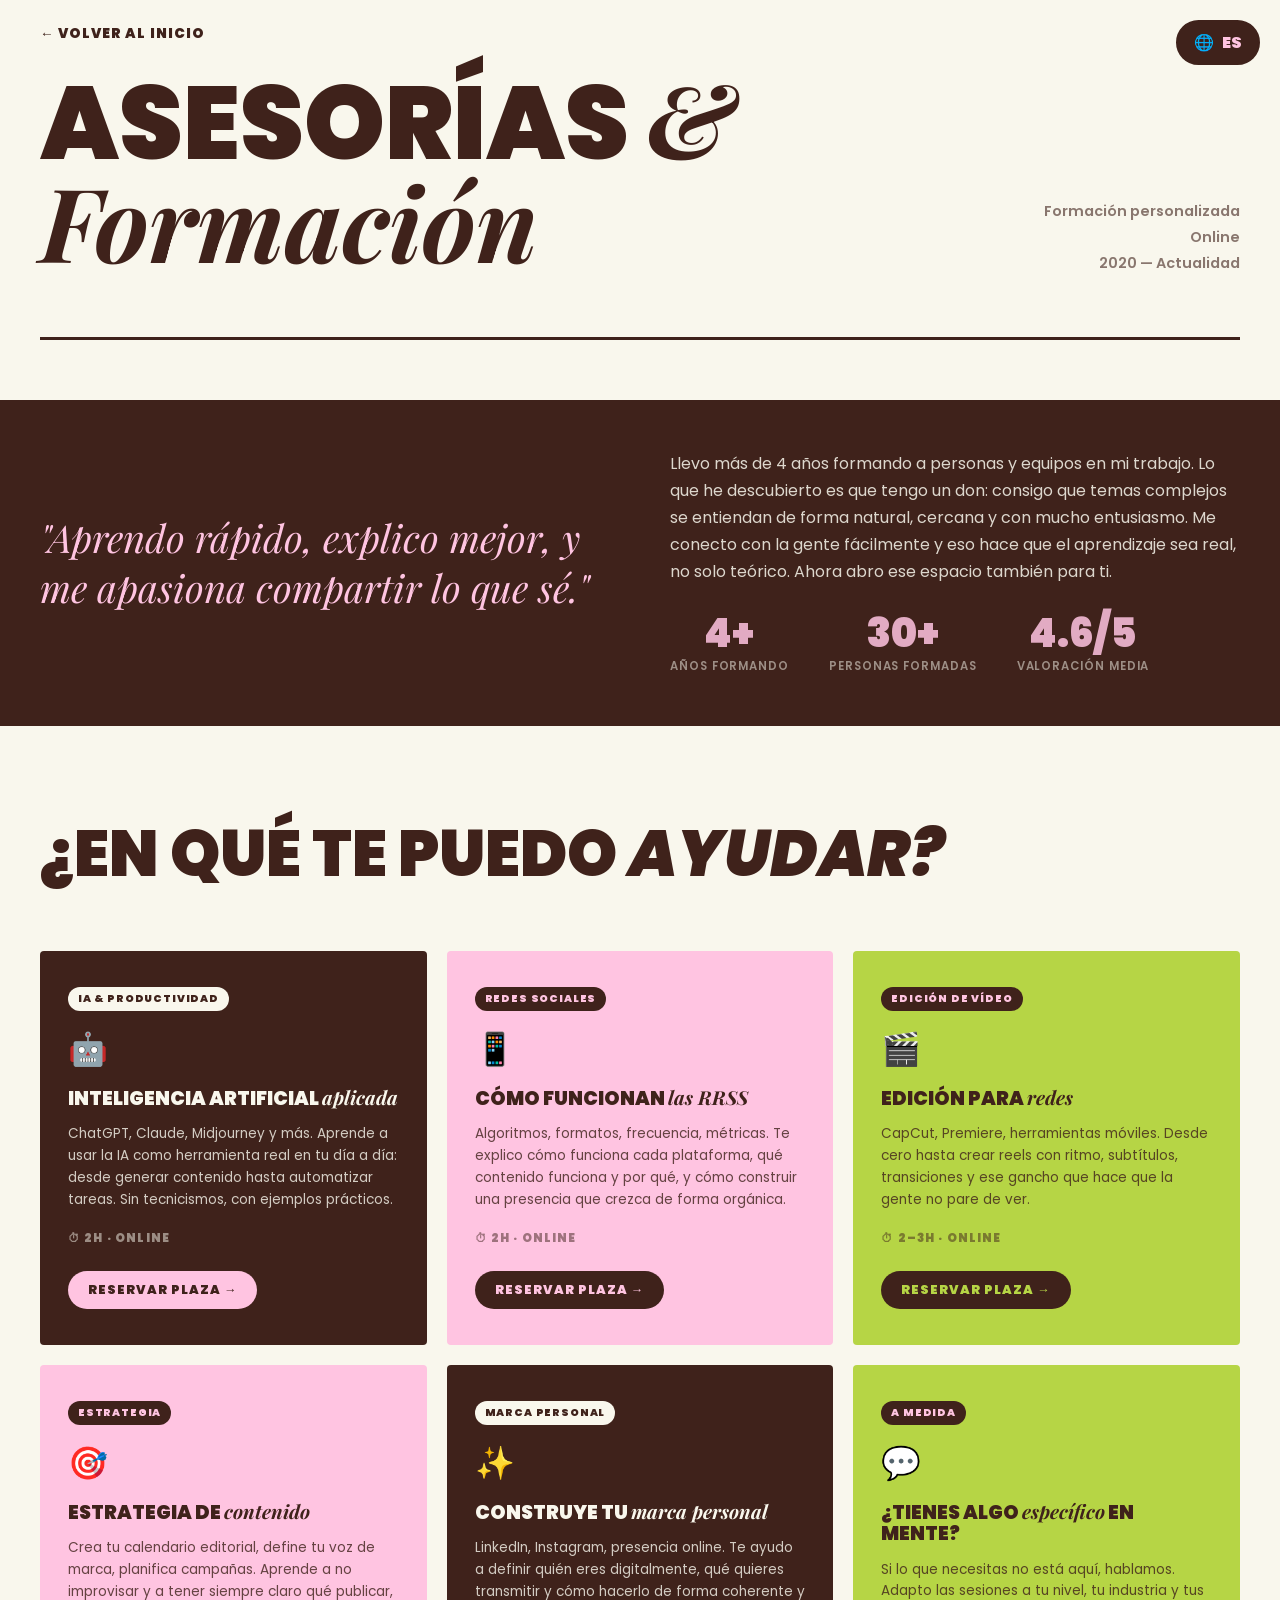
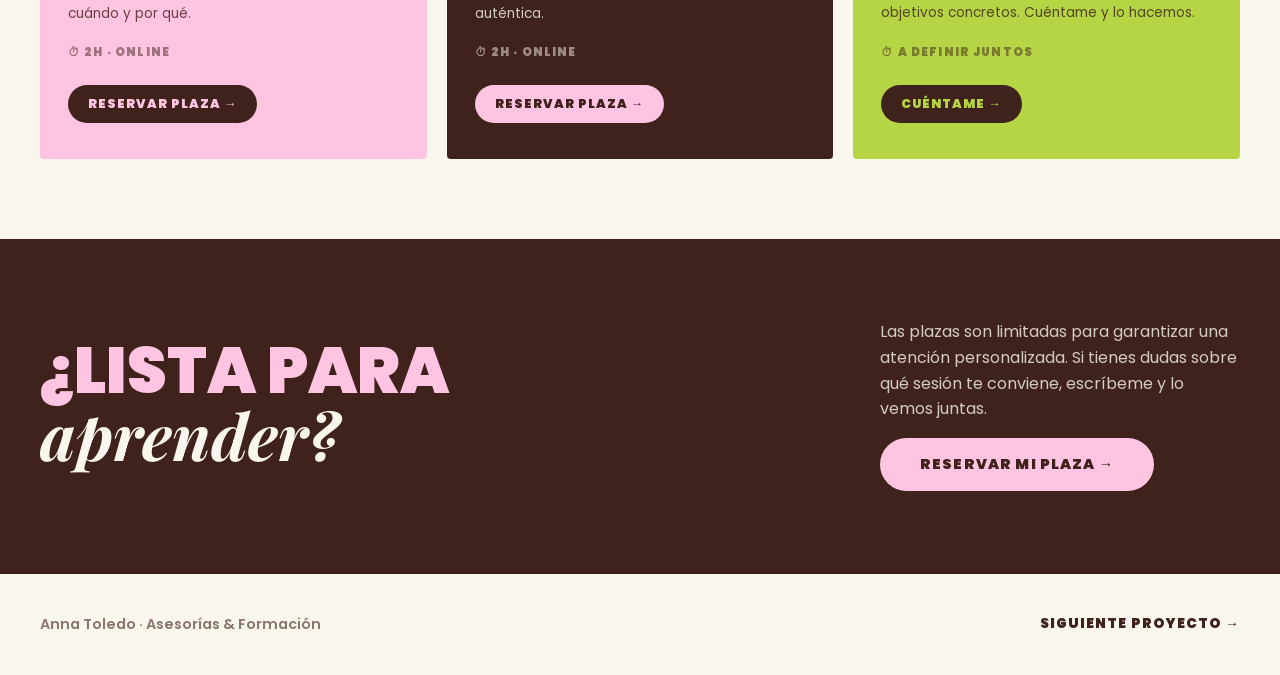
==== asesorias.html @ 78e2432e "Add files via upload" ====
<!DOCTYPE html>
<html lang="es">
<head>
    <meta charset="UTF-8">
    <meta name="viewport" content="width=device-width, initial-scale=1.0">
    <title>Asesorías | Anna Toledo</title>
    <link href="https://fonts.googleapis.com/css2?family=Poppins:wght@400;600;900&family=Playfair+Display:ital,wght@1,700&display=swap" rel="stylesheet">
    <style>
        :root { --pink: #ffc4e1; --brown: #3f221b; --cream: #f9f7ed; --green: #b6d545; --font-main: 'Poppins', sans-serif; }

        /* Lang switcher */
        .lang-container { position: fixed; top: 20px; right: 20px; z-index: 1000; }
        .lang-button { background: var(--brown); border: 2px solid var(--brown); padding: 8px 16px; border-radius: 25px; font-weight: 900; cursor: pointer; display: flex; align-items: center; gap: 8px; font-family: var(--font-main); color: var(--pink); }
        .dropdown-content { display: none; position: absolute; right: 0; background: var(--cream); border: 2px solid var(--brown); width: 130px; margin-top: 5px; border-radius: 10px; overflow: hidden; }
        .dropdown-content a { display: block; padding: 10px; text-decoration: none; color: var(--brown); font-weight: 600; font-family: var(--font-main); }
        .dropdown-content a:hover { background: var(--brown); color: var(--cream); }
        .lang-container:hover .dropdown-content { display: block; }

        * { box-sizing: border-box; margin: 0; padding: 0; }
        body { font-family: var(--font-main); background-color: var(--cream); color: var(--brown); min-height: 100vh; }
        .back-link { display: inline-flex; align-items: center; gap: 8px; padding: 24px 40px; font-weight: 900; font-size: 0.85rem; letter-spacing: 0.08em; text-transform: uppercase; text-decoration: none; color: var(--brown); transition: opacity 0.2s; }
        .back-link:hover { opacity: 0.6; }

        /* HERO */
        .project-hero { padding: 0 40px 60px; display: flex; align-items: flex-end; justify-content: space-between; flex-wrap: wrap; gap: 20px; }
        .project-hero h1 { font-size: clamp(3rem, 8vw, 7rem); font-weight: 900; text-transform: uppercase; line-height: 0.95; max-width: 700px; }
        .project-hero h1 em { font-family: 'Playfair Display', serif; font-style: italic; font-weight: 700; text-transform: none; }
        .project-meta { font-size: 0.9rem; font-weight: 600; text-align: right; line-height: 1.8; opacity: 0.6; }
        .divider { height: 3px; background-color: var(--brown); margin: 0 40px 60px; }

        /* INTRO STRIP */
        .intro-strip {
            background: var(--brown);
            color: var(--cream);
            padding: 50px 40px;
            display: flex;
            gap: 60px;
            align-items: center;
            flex-wrap: wrap;
        }
        .intro-strip .big-quote {
            font-family: 'Playfair Display', serif;
            font-style: italic;
            font-size: clamp(1.4rem, 3vw, 2.4rem);
            line-height: 1.3;
            flex: 1;
            min-width: 280px;
            color: var(--pink);
        }
        .intro-strip .intro-text {
            flex: 1;
            min-width: 280px;
            font-size: 1rem;
            line-height: 1.7;
            opacity: 0.85;
        }
        .intro-strip .stats-mini {
            display: flex;
            gap: 40px;
            flex-wrap: wrap;
        }
        .stat-mini { text-align: center; }
        .stat-mini .num { font-size: 2.5rem; font-weight: 900; color: var(--pink); line-height: 1; }
        .stat-mini .label { font-size: 0.72rem; font-weight: 600; text-transform: uppercase; letter-spacing: 0.08em; opacity: 0.6; margin-top: 4px; }

        /* SERVICIOS GRID */
        .servicios-section {
            padding: 80px 40px;
        }
        .servicios-section h2 {
            font-size: clamp(2rem, 5vw, 4rem);
            font-weight: 900;
            text-transform: uppercase;
            margin-bottom: 50px;
        }
        .servicios-grid {
            display: grid;
            grid-template-columns: repeat(3, 1fr);
            gap: 20px;
        }
        .servicio-card {
            background: var(--pink);
            padding: 36px 28px;
            display: flex;
            flex-direction: column;
            gap: 14px;
            border-radius: 4px;
            transition: transform 0.2s ease;
        }
        .servicio-card:hover { transform: translateY(-4px); }
        .servicio-card.dark { background: var(--brown); color: var(--cream); }
        .servicio-card.green { background: var(--green); }

        .servicio-emoji { font-size: 2rem; }
        .servicio-card h3 {
            font-size: 1.2rem;
            font-weight: 900;
            text-transform: uppercase;
            line-height: 1.1;
        }
        .servicio-card h3 em {
            font-family: 'Playfair Display', serif;
            font-style: italic;
            font-weight: 700;
            text-transform: none;
        }
        .servicio-card p { font-size: 0.85rem; line-height: 1.6; opacity: 0.8; flex: 1; }
        .servicio-card .duracion {
            font-size: 0.72rem;
            font-weight: 900;
            letter-spacing: 0.1em;
            text-transform: uppercase;
            opacity: 0.5;
            margin-top: 6px;
        }
        .reservar-btn {
            display: inline-block;
            margin-top: 10px;
            padding: 10px 20px;
            background: var(--brown);
            color: var(--pink);
            font-family: var(--font-main);
            font-weight: 900;
            font-size: 0.78rem;
            letter-spacing: 0.08em;
            text-transform: uppercase;
            text-decoration: none;
            border-radius: 30px;
            border: none;
            cursor: pointer;
            transition: opacity 0.2s;
            width: fit-content;
        }
        .reservar-btn:hover { opacity: 0.75; }
        .dark .reservar-btn { background: var(--pink); color: var(--brown); }
        .green .reservar-btn { background: var(--brown); color: var(--green); }

        /* TAG */
        .tag { display: inline-block; background: var(--brown); color: var(--pink); font-size: 0.65rem; font-weight: 900; letter-spacing: 0.08em; text-transform: uppercase; padding: 4px 10px; border-radius: 20px; width: fit-content; }
        .tag.light { background: var(--cream); color: var(--brown); }

        /* CTA FINAL */
        .cta-section {
            background: var(--brown);
            padding: 80px 40px;
            display: flex;
            align-items: center;
            justify-content: space-between;
            gap: 40px;
            flex-wrap: wrap;
        }
        .cta-section h2 {
            font-size: clamp(2rem, 5vw, 4rem);
            font-weight: 900;
            text-transform: uppercase;
            color: var(--pink);
            line-height: 1;
            max-width: 600px;
        }
        .cta-section h2 em {
            font-family: 'Playfair Display', serif;
            font-style: italic;
            font-weight: 700;
            text-transform: none;
            color: var(--cream);
        }
        .cta-right { display: flex; flex-direction: column; gap: 16px; align-items: flex-start; }
        .cta-right p { color: var(--cream); font-size: 1rem; line-height: 1.6; opacity: 0.8; max-width: 360px; }
        .cta-main-btn {
            display: inline-block;
            padding: 16px 40px;
            background: var(--pink);
            color: var(--brown);
            font-family: var(--font-main);
            font-weight: 900;
            font-size: 0.9rem;
            letter-spacing: 0.08em;
            text-transform: uppercase;
            text-decoration: none;
            border-radius: 40px;
            transition: opacity 0.2s;
        }
        .cta-main-btn:hover { opacity: 0.8; }

        /* FOOTER */
        .project-footer { border-top: 3px solid var(--brown); padding: 40px; display: flex; align-items: center; justify-content: space-between; flex-wrap: wrap; gap: 20px; background: var(--cream); }
        .project-footer p { font-weight: 600; font-size: 0.9rem; opacity: 0.6; }
        .next-project { display: inline-flex; align-items: center; gap: 10px; font-weight: 900; font-size: 0.85rem; letter-spacing: 0.08em; text-transform: uppercase; text-decoration: none; color: var(--brown); transition: opacity 0.2s; }
        .next-project:hover { opacity: 0.6; }

        /* REVEAL */
        .reveal { opacity: 0; transform: translateY(30px); transition: opacity 0.7s ease, transform 0.7s ease; }
        .reveal.visible { opacity: 1; transform: translateY(0); }

        /* MOBILE */
        @media (max-width: 768px) {
            .project-hero, .servicios-section, .cta-section { padding-left: 20px; padding-right: 20px; }
            .divider { margin-left: 20px; margin-right: 20px; }
            .intro-strip { padding: 40px 20px; gap: 30px; }
            .servicios-grid { grid-template-columns: 1fr; gap: 16px; }
            .cta-section { flex-direction: column; }
            .project-footer { padding: 30px 20px; flex-direction: column; gap: 10px; }
            .back-link { padding: 16px 20px; }
        }
        @media (max-width: 480px) {
            .project-hero h1 { font-size: 2.5rem; }
            .intro-strip .stats-mini { gap: 24px; }
        }
    </style>
</head>
<body>

    <div class="lang-container">
        <div class="lang-button">🌐 <span id="current-lang">ES</span></div>
        <div class="dropdown-content">
            <a href="#" onclick="changeLanguage('es'); return false;">ES Español</a>
            <a href="#" onclick="changeLanguage('en'); return false;">EN English</a>
        </div>
    </div>

    <a href="index.html" class="back-link" onclick="if(document.referrer) { history.back(); return false; }"><span data-i18n="back">← Volver al inicio</span></a>

    <div class="project-hero reveal">
        <h1 data-i18n="title">Asesorías <em>& Formación</em></h1>
        <div class="project-meta">
            <p data-i18n="meta1">Formación personalizada</p>
            <p data-i18n="meta2">Online</p>
            <p>2020 — Actualidad</p>
        </div>
    </div>

    <div class="divider"></div>

    <!-- INTRO -->
    <div class="intro-strip reveal">
        <div class="big-quote" data-i18n="quote">"Aprendo rápido, explico mejor, y me apasiona compartir lo que sé."</div>
        <div class="intro-text">
            <p data-i18n="intro">Llevo más de 4 años formando a personas y equipos en mi trabajo. Lo que he descubierto es que tengo un don: consigo que temas complejos se entiendan de forma natural, cercana y con mucho entusiasmo. Me conecto con la gente fácilmente y eso hace que el aprendizaje sea real, no solo teórico. Ahora abro ese espacio también para ti.</p>
            <br>
            <div class="stats-mini">
                <div class="stat-mini"><div class="num"><span class="counter" data-target="4" data-suffix="+">0</span></div><div class="label" data-i18n="stat1">años formando</div></div>
                <div class="stat-mini"><div class="num"><span class="counter" data-target="30" data-suffix="+">0</span></div><div class="label" data-i18n="stat2">personas formadas</div></div>
                <div class="stat-mini"><div class="num"><span class="counter" data-target="4.6" data-suffix="/5" data-decimals="1">0</span></div><div class="label" data-i18n="stat3">valoración media</div></div>
            </div>
        </div>
    </div>

    <!-- SERVICIOS -->
    <div class="servicios-section">
        <h2 data-i18n="servicios.title">¿En qué te puedo <em>ayudar?</em></h2>
        <div class="servicios-grid">

            <div class="servicio-card dark reveal">
                <span class="tag light" data-i18n="s1.tag">IA & Productividad</span>
                <div class="servicio-emoji">🤖</div>
                <h3 data-i18n="s1.title">Inteligencia Artificial <em>aplicada</em></h3>
                <p data-i18n="s1.desc">ChatGPT, Claude, Midjourney y más. Aprende a usar la IA como herramienta real en tu día a día: desde generar contenido hasta automatizar tareas. Sin tecnicismos, con ejemplos prácticos.</p>
                <div class="duracion" data-i18n="s1.dur">⏱ 2h · Online</div>
                <a href="https://mail.google.com/mail/?view=cm&amp;fs=1&amp;to=anna.tol.rod@gmail.com&amp;su=Quiero%20reservar%3A%20IA%20aplicada" target="_blank" rel="noopener" class="reservar-btn" data-i18n="reservar">Reservar plaza →</a>
            </div>

            <div class="servicio-card reveal">
                <span class="tag" data-i18n="s2.tag">Redes Sociales</span>
                <div class="servicio-emoji">📱</div>
                <h3 data-i18n="s2.title">Cómo funcionan <em>las RRSS</em></h3>
                <p data-i18n="s2.desc">Algoritmos, formatos, frecuencia, métricas. Te explico cómo funciona cada plataforma, qué contenido funciona y por qué, y cómo construir una presencia que crezca de forma orgánica.</p>
                <div class="duracion" data-i18n="s2.dur">⏱ 2h · Online</div>
                <a href="https://mail.google.com/mail/?view=cm&amp;fs=1&amp;to=anna.tol.rod@gmail.com&amp;su=Quiero%20reservar%3A%20RRSS" target="_blank" rel="noopener" class="reservar-btn" data-i18n="reservar">Reservar plaza →</a>
            </div>

            <div class="servicio-card green reveal">
                <span class="tag" data-i18n="s3.tag">Edición de Vídeo</span>
                <div class="servicio-emoji">🎬</div>
                <h3 data-i18n="s3.title">Edición para <em>redes</em></h3>
                <p data-i18n="s3.desc">CapCut, Premiere, herramientas móviles. Desde cero hasta crear reels con ritmo, subtítulos, transiciones y ese gancho que hace que la gente no pare de ver.</p>
                <div class="duracion" data-i18n="s3.dur">⏱ 2–3h · Online</div>
                <a href="https://mail.google.com/mail/?view=cm&amp;fs=1&amp;to=anna.tol.rod@gmail.com&amp;su=Quiero%20reservar%3A%20Edici%C3%B3n" target="_blank" rel="noopener" class="reservar-btn" data-i18n="reservar">Reservar plaza →</a>
            </div>

            <div class="servicio-card reveal">
                <span class="tag" data-i18n="s4.tag">Estrategia</span>
                <div class="servicio-emoji">🎯</div>
                <h3 data-i18n="s4.title">Estrategia de <em>contenido</em></h3>
                <p data-i18n="s4.desc">Crea tu calendario editorial, define tu voz de marca, planifica campañas. Aprende a no improvisar y a tener siempre claro qué publicar, cuándo y por qué.</p>
                <div class="duracion" data-i18n="s4.dur">⏱ 2h · Online</div>
                <a href="https://mail.google.com/mail/?view=cm&amp;fs=1&amp;to=anna.tol.rod@gmail.com&amp;su=Quiero%20reservar%3A%20Estrategia" target="_blank" rel="noopener" class="reservar-btn" data-i18n="reservar">Reservar plaza →</a>
            </div>

            <div class="servicio-card dark reveal">
                <span class="tag light" data-i18n="s5.tag">Marca Personal</span>
                <div class="servicio-emoji">✨</div>
                <h3 data-i18n="s5.title">Construye tu <em>marca personal</em></h3>
                <p data-i18n="s5.desc">LinkedIn, Instagram, presencia online. Te ayudo a definir quién eres digitalmente, qué quieres transmitir y cómo hacerlo de forma coherente y auténtica.</p>
                <div class="duracion" data-i18n="s5.dur">⏱ 2h · Online</div>
                <a href="https://mail.google.com/mail/?view=cm&amp;fs=1&amp;to=anna.tol.rod@gmail.com&amp;su=Quiero%20reservar%3A%20Marca%20personal" target="_blank" rel="noopener" class="reservar-btn" data-i18n="reservar">Reservar plaza →</a>
            </div>

            <div class="servicio-card green reveal">
                <span class="tag" data-i18n="s6.tag">A medida</span>
                <div class="servicio-emoji">💬</div>
                <h3 data-i18n="s6.title">¿Tienes algo <em>específico</em> en mente?</h3>
                <p data-i18n="s6.desc">Si lo que necesitas no está aquí, hablamos. Adapto las sesiones a tu nivel, tu industria y tus objetivos concretos. Cuéntame y lo hacemos.</p>
                <div class="duracion" data-i18n="s6.dur">⏱ A definir juntos</div>
                <a href="https://mail.google.com/mail/?view=cm&amp;fs=1&amp;to=anna.tol.rod@gmail.com&amp;su=Consulta%20asesor%C3%ADa%20personalizada" target="_blank" rel="noopener" class="reservar-btn" data-i18n="s6.btn">Cuéntame →</a>
            </div>

        </div>
    </div>

    <!-- CTA FINAL -->
    <div class="cta-section reveal">
        <h2 data-i18n="cta.title">¿Lista para <em>aprender?</em></h2>
        <div class="cta-right">
            <p data-i18n="cta.desc">Las plazas son limitadas para garantizar una atención personalizada. Si tienes dudas sobre qué sesión te conviene, escríbeme y lo vemos juntas.</p>
            <a href="https://mail.google.com/mail/?view=cm&amp;fs=1&amp;to=anna.tol.rod@gmail.com&amp;su=Quiero%20una%20asesor%C3%ADa" target="_blank" rel="noopener" class="cta-main-btn" data-i18n="cta.btn">Reservar mi plaza →</a>
        </div>
    </div>

    <div class="project-footer">
        <p>Anna Toledo · Asesorías & Formación</p>
        <a href="cm.html" class="next-project" data-i18n="next">Siguiente proyecto →</a>
    </div>

    <script>
        const i18n = {
            es: {
                "back":    "← Volver al inicio",
                "title":   "Asesorías <em>& Formación</em>",
                "meta1":   "Formación personalizada",
                "meta2":   "Online",
                "quote":   '"Aprendo rápido, explico mejor, y me apasiona compartir lo que sé."',
                "intro":   "Llevo más de 4 años formando a personas y equipos en mi trabajo. Lo que he descubierto es que tengo un don: consigo que temas complejos se entiendan de forma natural, cercana y con mucho entusiasmo. Me conecto con la gente fácilmente y eso hace que el aprendizaje sea real, no solo teórico. Ahora abro ese espacio también para ti.",
                "stat1":   "años formando",
                "stat2":   "personas formadas",
                "stat3":   "valoración media",
                "servicios.title": "¿En qué te puedo <em>ayudar?</em>",
                "s1.tag":  "IA & Productividad", "s1.title": "Inteligencia Artificial <em>aplicada</em>",
                "s1.desc": "ChatGPT, Claude, Midjourney y más. Aprende a usar la IA como herramienta real en tu día a día: desde generar contenido hasta automatizar tareas. Sin tecnicismos, con ejemplos prácticos.",
                "s1.dur":  "⏱ 2h · Online",
                "s2.tag":  "Redes Sociales", "s2.title": "Cómo funcionan <em>las RRSS</em>",
                "s2.desc": "Algoritmos, formatos, frecuencia, métricas. Te explico cómo funciona cada plataforma, qué contenido funciona y por qué, y cómo construir una presencia que crezca de forma orgánica.",
                "s2.dur":  "⏱ 2h · Online",
                "s3.tag":  "Edición de Vídeo", "s3.title": "Edición para <em>redes</em>",
                "s3.desc": "CapCut, Premiere, herramientas móviles. Desde cero hasta crear reels con ritmo, subtítulos, transiciones y ese gancho que hace que la gente no pare de ver.",
                "s3.dur":  "⏱ 2–3h · Online",
                "s4.tag":  "Estrategia", "s4.title": "Estrategia de <em>contenido</em>",
                "s4.desc": "Crea tu calendario editorial, define tu voz de marca, planifica campañas. Aprende a no improvisar y a tener siempre claro qué publicar, cuándo y por qué.",
                "s4.dur":  "⏱ 2h · Online",
                "s5.tag":  "Marca Personal", "s5.title": "Construye tu <em>marca personal</em>",
                "s5.desc": "LinkedIn, Instagram, presencia online. Te ayudo a definir quién eres digitalmente, qué quieres transmitir y cómo hacerlo de forma coherente y auténtica.",
                "s5.dur":  "⏱ 2h · Online",
                "s6.tag":  "A medida", "s6.title": "¿Tienes algo <em>específico</em> en mente?",
                "s6.desc": "Si lo que necesitas no está aquí, hablamos. Adapto las sesiones a tu nivel, tu industria y tus objetivos concretos. Cuéntame y lo hacemos.",
                "s6.dur":  "⏱ A definir juntos",
                "s6.btn":  "Cuéntame →",
                "reservar": "Reservar plaza →",
                "cta.title": "¿Lista para <em>aprender?</em>",
                "cta.desc":  "Las plazas son limitadas para garantizar una atención personalizada. Si tienes dudas sobre qué sesión te conviene, escríbeme y lo vemos juntas.",
                "cta.btn":   "Reservar mi plaza →",
                "next":      "Siguiente proyecto →"
            },
            en: {
                "back":    "← Back to home",
                "title":   "Mentoring <em>& Training</em>",
                "meta1":   "Personalised training",
                "meta2":   "Online",
                "quote":   '"I learn fast, explain even better, and I love sharing what I know."',
                "intro":   "I have been training people and teams at work for over 4 years. What I have discovered is that I have a gift: I make complex topics feel natural, approachable and exciting. I connect with people easily, and that makes the learning stick — not just theory, but real understanding. Now I am opening that space for you too.",
                "stat1":   "years training",
                "stat2":   "people trained",
                "stat3":   "average rating",
                "servicios.title": "How can I <em>help you?</em>",
                "s1.tag":  "AI & Productivity", "s1.title": "Artificial Intelligence <em>in practice</em>",
                "s1.desc": "ChatGPT, Claude, Midjourney and more. Learn to use AI as a real tool in your daily life: from generating content to automating tasks. No jargon, just practical examples.",
                "s1.dur":  "⏱ 2h · Online",
                "s2.tag":  "Social Media", "s2.title": "How <em>social media</em> works",
                "s2.desc": "Algorithms, formats, frequency, metrics. I explain how each platform works, what content performs and why, and how to build a presence that grows organically.",
                "s2.dur":  "⏱ 2h · Online",
                "s3.tag":  "Video Editing", "s3.title": "Editing for <em>social media</em>",
                "s3.desc": "CapCut, Premiere, mobile tools. From scratch to creating reels with rhythm, subtitles, transitions and that hook that keeps people watching.",
                "s3.dur":  "⏱ 2–3h · Online",
                "s4.tag":  "Strategy", "s4.title": "Content <em>strategy</em>",
                "s4.desc": "Build your editorial calendar, define your brand voice, plan campaigns. Learn to stop improvising and always know what to post, when, and why.",
                "s4.dur":  "⏱ 2h · Online",
                "s5.tag":  "Personal Brand", "s5.title": "Build your <em>personal brand</em>",
                "s5.desc": "LinkedIn, Instagram, online presence. I help you define who you are digitally, what you want to convey and how to do it consistently and authentically.",
                "s5.dur":  "⏱ 2h · Online",
                "s6.tag":  "Custom", "s6.title": "Got something <em>specific</em> in mind?",
                "s6.desc": "If what you need is not here, let us talk. I adapt sessions to your level, your industry and your specific goals. Tell me and we will make it happen.",
                "s6.dur":  "⏱ To be defined together",
                "s6.btn":  "Tell me →",
                "reservar": "Book a spot →",
                "cta.title": "Ready to <em>learn?</em>",
                "cta.desc":  "Spots are limited to guarantee personalised attention. If you are unsure which session suits you best, write to me and we will figure it out together.",
                "cta.btn":   "Book my spot →",
                "next":      "Next project →"
            }
        };

        function changeLanguage(lang) {
            document.getElementById('current-lang').textContent = lang.toUpperCase();
            document.documentElement.lang = lang;
            const t = i18n[lang];
            document.querySelectorAll('[data-i18n]').forEach(el => {
                const key = el.getAttribute('data-i18n');
                if (t[key] !== undefined) el.innerHTML = t[key];
            });
        }

        // === CONTADOR PROGRESIVO ===
        function animateCounters() {
            document.querySelectorAll('.counter').forEach(el => {
                const target = parseFloat(el.dataset.target);
                const suffix = el.dataset.suffix || '';
                const decimals = parseInt(el.dataset.decimals || '0');
                const duration = 1800;
                const steps = 60;
                const increment = target / steps;
                let current = 0;
                let step = 0;
                const timer = setInterval(() => {
                    step++;
                    current = Math.min(increment * step, target);
                    el.textContent = current.toFixed(decimals) + suffix;
                    if (step >= steps) clearInterval(timer);
                }, duration / steps);
            });
        }

        // Trigger when intro-strip enters viewport
        const stripObs = new IntersectionObserver((entries) => {
            entries.forEach(e => {
                if (e.isIntersecting) {
                    animateCounters();
                    stripObs.disconnect();
                }
            });
        }, { threshold: 0.4 });
        const strip = document.querySelector('.intro-strip');
        if (strip) stripObs.observe(strip);

        const reveals = document.querySelectorAll('.reveal');
        const obs = new IntersectionObserver(entries => {
            entries.forEach((e, i) => { if (e.isIntersecting) setTimeout(() => e.target.classList.add('visible'), i * 80); });
        }, { threshold: 0.08 });
        reveals.forEach(el => obs.observe(el));
    </script>

</body>
</html>
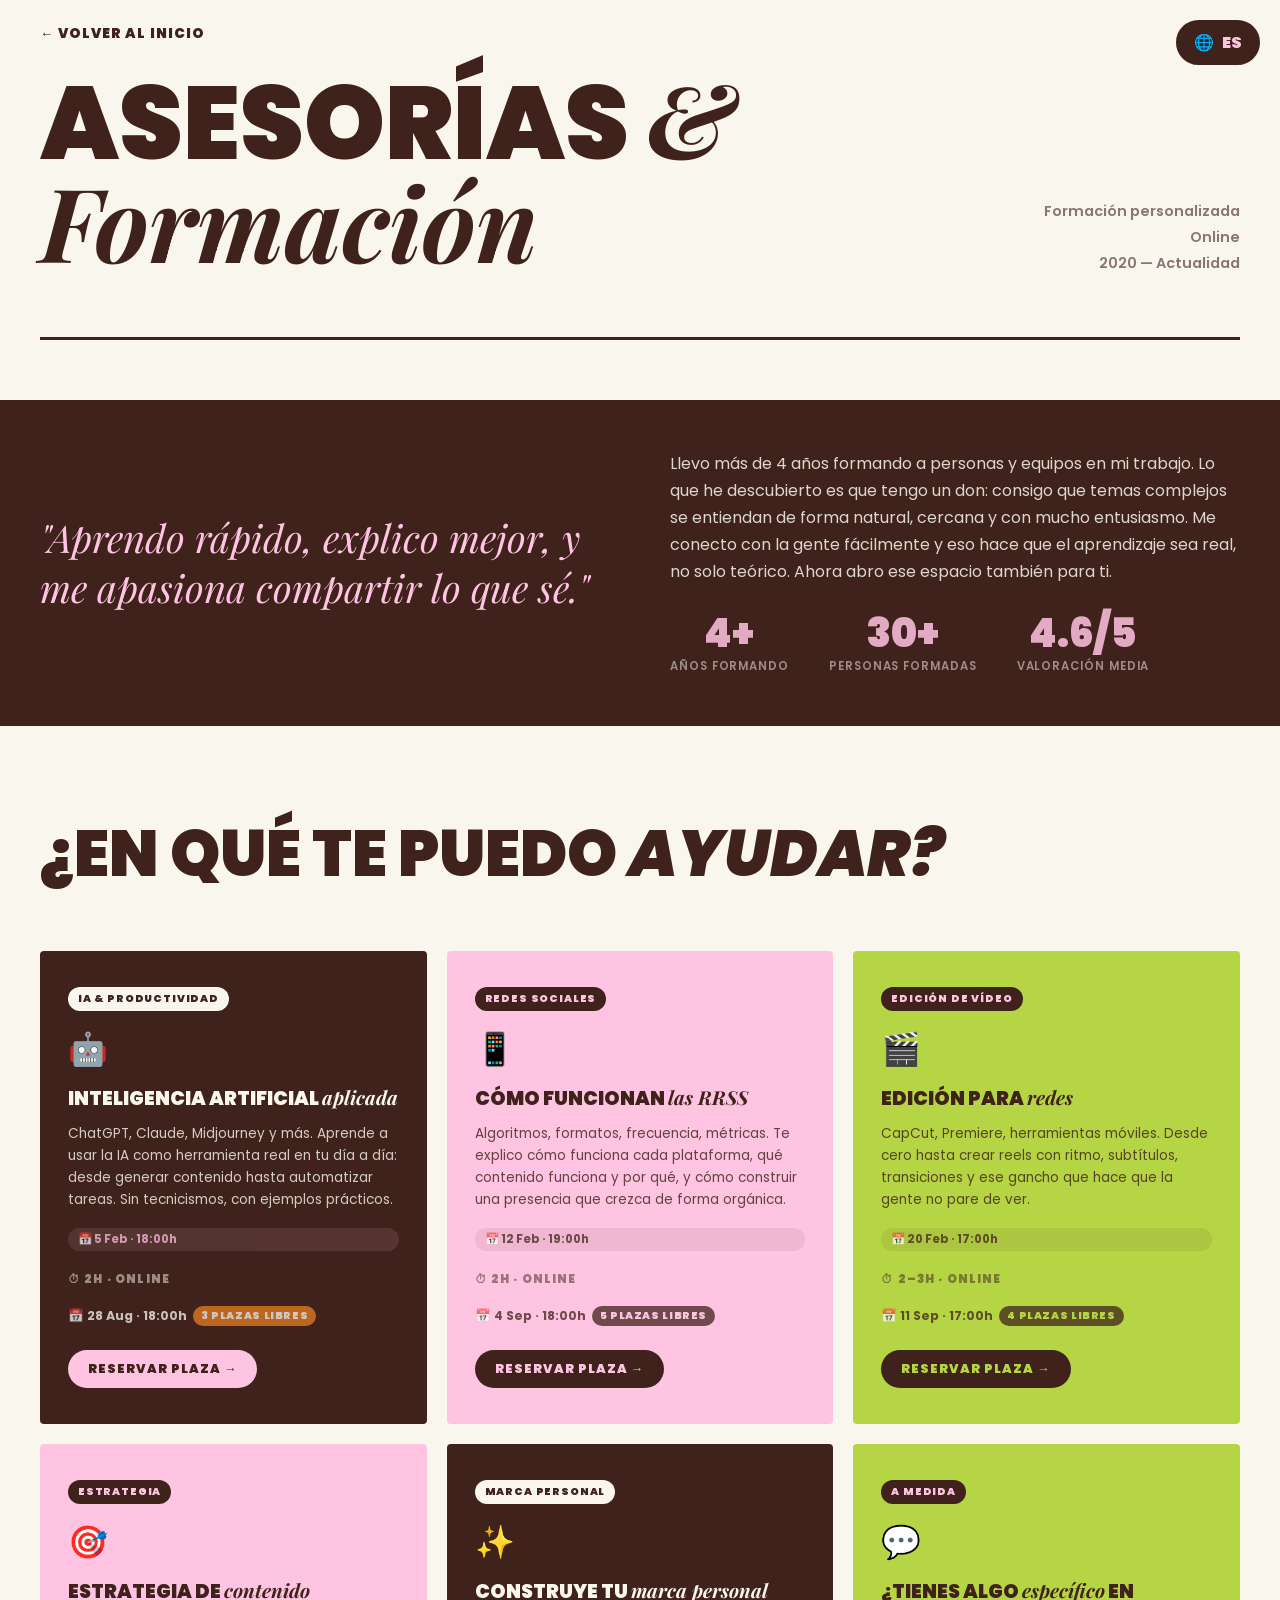
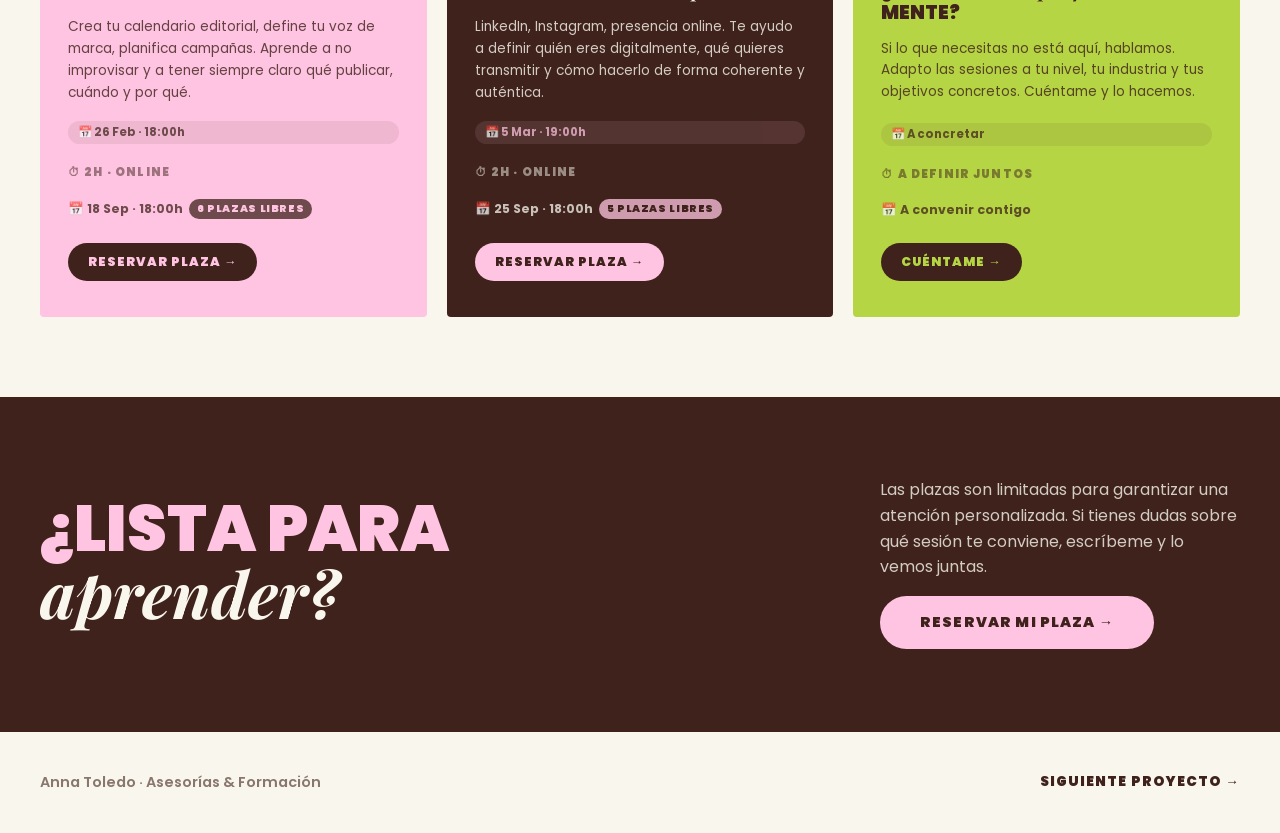
==== commit 09081122: "Add files via upload" ====
--- a/asesorias.html
+++ b/asesorias.html
@@ -105,6 +105,23 @@
             text-transform: none;
         }
         .servicio-card p { font-size: 0.85rem; line-height: 1.6; opacity: 0.8; flex: 1; }
+        .servicio-card .fecha {
+            font-size: 0.78rem;
+            font-weight: 700;
+            opacity: 0.75;
+            margin-top: 4px;
+        }
+        .servicio-card .fecha.soon {
+            color: var(--brown);
+            background: rgba(63,34,27,0.1);
+            padding: 3px 10px;
+            border-radius: 20px;
+            display: inline-block;
+            font-size: 0.72rem;
+        }
+        .dark .fecha.soon { color: var(--pink); background: rgba(255,196,225,0.15); }
+        .green .fecha.soon { color: var(--brown); background: rgba(63,34,27,0.1); }
+
         .servicio-card .duracion {
             font-size: 0.72rem;
             font-weight: 900;
@@ -113,6 +130,33 @@
             opacity: 0.5;
             margin-top: 6px;
         }
+        .fecha {
+            font-size: 0.78rem;
+            font-weight: 700;
+            color: var(--brown);
+            opacity: 0.6;
+            margin-top: 4px;
+            display: flex;
+            align-items: center;
+            gap: 6px;
+        }
+        .dark .fecha { color: var(--cream); }
+        .fecha.sold-out { color: #c0392b; opacity: 1; }
+        .plazas {
+            display: inline-block;
+            font-size: 0.65rem;
+            font-weight: 900;
+            letter-spacing: 0.06em;
+            text-transform: uppercase;
+            padding: 2px 8px;
+            border-radius: 10px;
+            background: var(--brown);
+            color: var(--pink);
+        }
+        .dark .plazas { background: var(--pink); color: var(--brown); }
+        .green .plazas { background: var(--brown); color: var(--green); }
+        .plazas.pocas { background: #e67e22; color: white; }
+
         .reservar-btn {
             display: inline-block;
             margin-top: 10px;
@@ -255,7 +299,9 @@
                 <div class="servicio-emoji">🤖</div>
                 <h3 data-i18n="s1.title">Inteligencia Artificial <em>aplicada</em></h3>
                 <p data-i18n="s1.desc">ChatGPT, Claude, Midjourney y más. Aprende a usar la IA como herramienta real en tu día a día: desde generar contenido hasta automatizar tareas. Sin tecnicismos, con ejemplos prácticos.</p>
+                <div class="fecha soon" data-i18n="s1.date">📅 5 Feb · 18:00h</div>
                 <div class="duracion" data-i18n="s1.dur">⏱ 2h · Online</div>
+                <div class="fecha">📅 28 Aug · 18:00h <span class="plazas pocas">3 plazas libres</span></div>
                 <a href="https://mail.google.com/mail/?view=cm&amp;fs=1&amp;to=anna.tol.rod@gmail.com&amp;su=Quiero%20reservar%3A%20IA%20aplicada" target="_blank" rel="noopener" class="reservar-btn" data-i18n="reservar">Reservar plaza →</a>
             </div>
 
@@ -264,7 +310,9 @@
                 <div class="servicio-emoji">📱</div>
                 <h3 data-i18n="s2.title">Cómo funcionan <em>las RRSS</em></h3>
                 <p data-i18n="s2.desc">Algoritmos, formatos, frecuencia, métricas. Te explico cómo funciona cada plataforma, qué contenido funciona y por qué, y cómo construir una presencia que crezca de forma orgánica.</p>
+                <div class="fecha soon" data-i18n="s2.date">📅 12 Feb · 19:00h</div>
                 <div class="duracion" data-i18n="s2.dur">⏱ 2h · Online</div>
+                <div class="fecha">📅 4 Sep · 18:00h <span class="plazas ">5 plazas libres</span></div>
                 <a href="https://mail.google.com/mail/?view=cm&amp;fs=1&amp;to=anna.tol.rod@gmail.com&amp;su=Quiero%20reservar%3A%20RRSS" target="_blank" rel="noopener" class="reservar-btn" data-i18n="reservar">Reservar plaza →</a>
             </div>
 
@@ -273,7 +321,9 @@
                 <div class="servicio-emoji">🎬</div>
                 <h3 data-i18n="s3.title">Edición para <em>redes</em></h3>
                 <p data-i18n="s3.desc">CapCut, Premiere, herramientas móviles. Desde cero hasta crear reels con ritmo, subtítulos, transiciones y ese gancho que hace que la gente no pare de ver.</p>
+                <div class="fecha soon" data-i18n="s3.date">📅 20 Feb · 17:00h</div>
                 <div class="duracion" data-i18n="s3.dur">⏱ 2–3h · Online</div>
+                <div class="fecha">📅 11 Sep · 17:00h <span class="plazas ">4 plazas libres</span></div>
                 <a href="https://mail.google.com/mail/?view=cm&amp;fs=1&amp;to=anna.tol.rod@gmail.com&amp;su=Quiero%20reservar%3A%20Edici%C3%B3n" target="_blank" rel="noopener" class="reservar-btn" data-i18n="reservar">Reservar plaza →</a>
             </div>
 
@@ -282,7 +332,9 @@
                 <div class="servicio-emoji">🎯</div>
                 <h3 data-i18n="s4.title">Estrategia de <em>contenido</em></h3>
                 <p data-i18n="s4.desc">Crea tu calendario editorial, define tu voz de marca, planifica campañas. Aprende a no improvisar y a tener siempre claro qué publicar, cuándo y por qué.</p>
+                <div class="fecha soon" data-i18n="s4.date">📅 26 Feb · 18:00h</div>
                 <div class="duracion" data-i18n="s4.dur">⏱ 2h · Online</div>
+                <div class="fecha">📅 18 Sep · 18:00h <span class="plazas ">6 plazas libres</span></div>
                 <a href="https://mail.google.com/mail/?view=cm&amp;fs=1&amp;to=anna.tol.rod@gmail.com&amp;su=Quiero%20reservar%3A%20Estrategia" target="_blank" rel="noopener" class="reservar-btn" data-i18n="reservar">Reservar plaza →</a>
             </div>
 
@@ -291,7 +343,9 @@
                 <div class="servicio-emoji">✨</div>
                 <h3 data-i18n="s5.title">Construye tu <em>marca personal</em></h3>
                 <p data-i18n="s5.desc">LinkedIn, Instagram, presencia online. Te ayudo a definir quién eres digitalmente, qué quieres transmitir y cómo hacerlo de forma coherente y auténtica.</p>
+                <div class="fecha soon" data-i18n="s5.date">📅 5 Mar · 19:00h</div>
                 <div class="duracion" data-i18n="s5.dur">⏱ 2h · Online</div>
+                <div class="fecha">📅 25 Sep · 18:00h <span class="plazas ">5 plazas libres</span></div>
                 <a href="https://mail.google.com/mail/?view=cm&amp;fs=1&amp;to=anna.tol.rod@gmail.com&amp;su=Quiero%20reservar%3A%20Marca%20personal" target="_blank" rel="noopener" class="reservar-btn" data-i18n="reservar">Reservar plaza →</a>
             </div>
 
@@ -300,7 +354,9 @@
                 <div class="servicio-emoji">💬</div>
                 <h3 data-i18n="s6.title">¿Tienes algo <em>específico</em> en mente?</h3>
                 <p data-i18n="s6.desc">Si lo que necesitas no está aquí, hablamos. Adapto las sesiones a tu nivel, tu industria y tus objetivos concretos. Cuéntame y lo hacemos.</p>
+                <div class="fecha soon" data-i18n="s6.date">📅 A concretar</div>
                 <div class="duracion" data-i18n="s6.dur">⏱ A definir juntos</div>
+                <div class="fecha">📅 A convenir contigo</div>
                 <a href="https://mail.google.com/mail/?view=cm&amp;fs=1&amp;to=anna.tol.rod@gmail.com&amp;su=Consulta%20asesor%C3%ADa%20personalizada" target="_blank" rel="noopener" class="reservar-btn" data-i18n="s6.btn">Cuéntame →</a>
             </div>
 
@@ -334,6 +390,12 @@
                 "stat2":   "personas formadas",
                 "stat3":   "valoración media",
                 "servicios.title": "¿En qué te puedo <em>ayudar?</em>",
+                                "s1.date": "📅 5 Feb · 18:00h",
+                "s2.date": "📅 12 Feb · 19:00h",
+                "s3.date": "📅 20 Feb · 17:00h",
+                "s4.date": "📅 26 Feb · 18:00h",
+                "s5.date": "📅 5 Mar · 19:00h",
+                "s6.date": "📅 A concretar",
                 "s1.tag":  "IA & Productividad", "s1.title": "Inteligencia Artificial <em>aplicada</em>",
                 "s1.desc": "ChatGPT, Claude, Midjourney y más. Aprende a usar la IA como herramienta real en tu día a día: desde generar contenido hasta automatizar tareas. Sin tecnicismos, con ejemplos prácticos.",
                 "s1.dur":  "⏱ 2h · Online",
@@ -370,6 +432,12 @@
                 "stat2":   "people trained",
                 "stat3":   "average rating",
                 "servicios.title": "How can I <em>help you?</em>",
+                                "s1.date": "📅 5 Feb · 6:00pm",
+                "s2.date": "📅 12 Feb · 7:00pm",
+                "s3.date": "📅 20 Feb · 5:00pm",
+                "s4.date": "📅 26 Feb · 6:00pm",
+                "s5.date": "📅 5 Mar · 7:00pm",
+                "s6.date": "📅 To be arranged",
                 "s1.tag":  "AI & Productivity", "s1.title": "Artificial Intelligence <em>in practice</em>",
                 "s1.desc": "ChatGPT, Claude, Midjourney and more. Learn to use AI as a real tool in your daily life: from generating content to automating tasks. No jargon, just practical examples.",
                 "s1.dur":  "⏱ 2h · Online",
@@ -447,4 +515,4 @@
     </script>
 
 </body>
-</html>
+</html>
